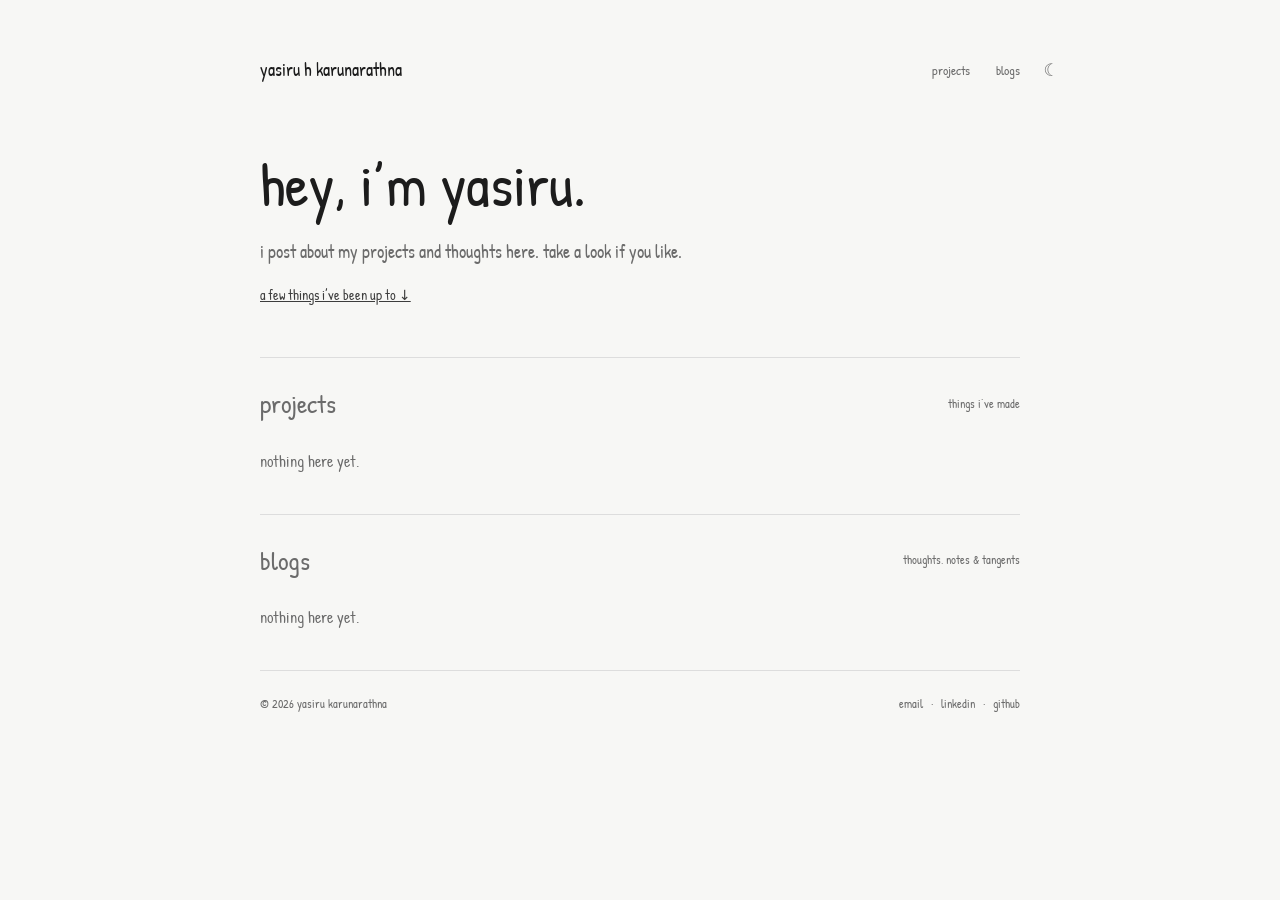
==== index.html @ e92c796f "portfolio website" ====
<!doctype html>
<html lang="en">
<head>
<meta charset="utf-8">
<meta name="viewport" content="width=device-width, initial-scale=1">
<meta name="color-scheme" content="light dark">
<meta name="theme-color" content="#f7f7f5" media="(prefers-color-scheme: light)">
<meta name="theme-color" content="#121212" media="(prefers-color-scheme: dark)">
<meta name="description" content="yasiru hasantha karunarathna (yasiru karunarathna, yasiru hasantha) — portfolio website: projects and blog posts.">
<meta name="author" content="yasiru hasantha karunarathna">
<meta property="og:title" content="heyyy">
<meta property="og:description" content="yasiru hasantha karunarathna (yasiru karunarathna, yasiru hasantha) — portfolio website: projects and blog posts.">
<title>heyyy</title>
<script>(()=>{const q=matchMedia('(prefers-color-scheme: dark)');let choice;try{choice=localStorage.getItem('theme')}catch{}const set=()=>{const dark=(choice==='dark'||(choice!=='light'&&q.matches));document.documentElement.dataset.theme=dark?'dark':'light';const b=document.querySelector('[data-theme-toggle]');if(b){b.setAttribute('aria-pressed',String(dark));b.setAttribute('aria-label',dark?'Switch to light theme':'Switch to dark theme');b.textContent=dark?'☀':'☾'}};set();q.addEventListener('change',set);document.addEventListener('DOMContentLoaded',()=>{set();document.querySelector('[data-theme-toggle]').addEventListener('click',()=>{choice=document.documentElement.dataset.theme==='dark'?'light':'dark';try{localStorage.setItem('theme',choice)}catch{}set()})})})();</script>
<link rel="icon" href="favicon.svg" type="image/svg+xml">
<link rel="stylesheet" href="css/style.css?v=fun5">
<link rel="preload" href="fonts/patrick-hand-latin-400-normal.woff2?v=fun5" as="font" type="font/woff2" crossorigin>

<script defer src="site.config.js?v=fun5"></script>
<script defer src="js/site.js?v=fun5"></script>
<script defer src="js/posts.js?v=fun5"></script>
</head>
<body data-page="home"><div class="page"><header class="navigation"><nav aria-label="Main navigation"><a class="name" href="index.html">yasiru h karunarathna</a><div class="nav-links"><a href="projects.html">projects</a><a href="blog.html">blogs</a><button type="button" data-theme-toggle aria-label="Switch to dark theme" aria-pressed="false">☾</button></div></nav></header><main><section class="intro"><h1 data-greeting>hey, i’m yasiru.</h1><div class="intro-copy" data-intro><p>i post about my projects and thoughts here. take a look if you like.</p></div><a class="intro-link" href="#projects">a few things I’ve been up to ↓</a></section><section id="projects" class="section"><div class="section-heading"><h2>projects</h2><span>things I’ve made</span></div><div class="post-list" data-post-list="projects" data-limit="2" aria-live="polite"><p class="status">Loading…</p></div><a class="see-all" hidden href="projects.html">see all →</a></section><section id="blogs" class="section"><div class="section-heading"><h2>blogs</h2><span>thoughts, notes &amp; tangents</span></div><div class="post-list" data-post-list="blog" data-limit="2" aria-live="polite"><p class="status">Loading…</p></div><a class="see-all" hidden href="blog.html">see all →</a></section></main><footer><div class="footer-row"><span data-footer-name>© 2026 yasiru karunarathna</span><div class="footer-links" data-footer-links><a href="mailto:itznotyasiru@gmail.com">email</a><span aria-hidden="true">·</span><a href="https://www.linkedin.com/in/yasiruhasantha/">linkedin</a><span aria-hidden="true">·</span><a href="https://github.com/yasiruhasantha">github</a></div></div></footer></div></body>
</html>
---- css/style.css ----
@font-face{font-family:'Patrick Hand';src:url('../fonts/patrick-hand-latin-ext-400-normal.woff2?v=fun5') format('woff2');font-style:normal;font-weight:400;font-display:swap;unicode-range:U+0100-02BA,U+02BD-02C5,U+02C7-02CC,U+02CE-02D7,U+02DD-02FF,U+0304,U+0308,U+0329,U+1D00-1DBF,U+1E00-1E9F,U+1EF2-1EFF,U+2020,U+20A0-20AB,U+20AD-20C0,U+2113,U+2C60-2C7F,U+A720-A7FF}
@font-face{font-family:'Patrick Hand';src:url('../fonts/patrick-hand-latin-400-normal.woff2?v=fun5') format('woff2');font-style:normal;font-weight:400;font-display:swap;unicode-range:U+0000-00FF,U+0131,U+0152-0153,U+02BB-02BC,U+02C6,U+02DA,U+02DC,U+0304,U+0308,U+0329,U+2000-206F,U+20AC,U+2122,U+2191,U+2193,U+2212,U+2215,U+FEFF,U+FFFD}
:root{--bg:#f7f7f5;--primary:#1c1c1c;--muted:#6b6b6b;--accent:#3d3d3d;--divider:#dddddd;--code-bg:#eeeeec;--tag-border:#d6d6d6;--body:'Patrick Hand',system-ui,sans-serif;--mono:ui-monospace,monospace;color-scheme:light}
[data-theme="dark"]{--bg:#121212;--primary:#ededed;--muted:#9b9b9b;--accent:#cfcfcf;--divider:#2a2a2a;--code-bg:#1c1c1c;--tag-border:#333333;color-scheme:dark}
*{box-sizing:border-box}
[hidden]{display:none!important}
html{text-transform:lowercase}
body{margin:0;background:var(--bg);color:var(--primary);font-family:var(--body);font-weight:400;font-synthesis:style;line-height:1.55;text-transform:lowercase}
p,h1,h2,h3{margin:0}a{color:inherit;text-decoration:none;text-underline-position:from-font}a:hover{color:var(--primary)}a:focus-visible,button:focus-visible{outline:2px solid var(--accent);outline-offset:5px}
.page{width:min(760px,calc(100% - 40px));margin-inline:auto;padding-top:56px;padding-bottom:36px}
.navigation{padding-bottom:64px}
nav,.nav-links,.section-heading,.post-row,.footer-row{display:flex;align-items:center;justify-content:space-between}
.name{font-family:var(--body);font-size:18px;font-weight:400}
.nav-links{position:relative;gap:26px;font-size:13px;color:var(--muted)}
[data-theme-toggle]{position:absolute;left:calc(100% + 20px);padding:0;border:0;background:none;color:var(--muted);font:inherit;font-size:17px;line-height:1;cursor:pointer;width:22px;height:24px}
.intro{display:flex;flex-direction:column;align-items:flex-start;gap:18px;padding-bottom:52px}
.eyebrow{font-size:13px;color:var(--accent)}
h1{font-family:var(--body);font-size:60px;line-height:1.2;letter-spacing:normal;font-weight:400}
.intro-copy{font-size:18px;color:var(--muted)}
.intro-link{font-size:14px;font-weight:400;color:var(--accent);text-decoration:underline;text-underline-position:from-font}
.section{border-top:1px solid var(--divider);padding-top:26px;padding-bottom:40px;display:flex;flex-direction:column;gap:24px}
h2{font-family:var(--body);font-size:26px;font-weight:400;letter-spacing:normal;color:var(--muted)}
.section-heading{width:100%;gap:16px}
.section-heading span,.post-meta{font-family:var(--body);font-size:12px;color:var(--muted)}
.post-list{display:flex;flex-direction:column;gap:24px;width:100%}
.post-row{gap:20px;width:100%}
.post-left{display:flex;flex-direction:column;gap:5px;min-width:0}
.post-title{font-size:17px}
.post-description{font-size:16px;color:var(--muted)}
.post-meta{flex-shrink:0}
.blog-row{padding-bottom:4px}
footer{border-top:1px solid var(--divider);padding-top:24px;font-family:var(--body);font-size:12px;color:var(--muted)}
.footer-row{gap:16px}
.see-all{align-self:flex-start;font-family:var(--body);font-size:12px;color:var(--muted)}
.nav-links a[aria-current]{color:var(--primary)}
.footer-links{display:flex;gap:8px;flex-wrap:wrap}
.tags,.tag-filter{display:flex;gap:7px;flex-wrap:wrap}
.tag{display:inline-block;border:1px solid var(--tag-border);border-radius:20px;padding:2px 9px;color:var(--muted);font:inherit;font-family:var(--body);font-size:11px;line-height:1.55;background:transparent;overflow-wrap:anywhere}
button.tag{cursor:pointer}
.tag:hover,.tag[aria-pressed="true"]{color:var(--primary);border-color:var(--primary)}
.archive .section-heading h1{font-family:var(--body);font-size:26px;font-weight:400;letter-spacing:normal;line-height:1.55;color:var(--muted)}
#post>.tags{margin-bottom:18px}
.status{font-size:16px;color:var(--muted)}
.back-link{display:inline-block;font-size:13px;color:var(--accent);margin-bottom:24px}
.article-meta{font-family:var(--body);font-size:12px;color:var(--muted);margin-bottom:12px}
.article-title{font-size:46px;margin-bottom:28px}
#post{padding-bottom:40px}
.prose{font-size:18px;overflow-wrap:anywhere}
.prose>*+*{margin-top:20px}
.prose h2,.prose h3{font-family:var(--body);color:var(--primary);font-weight:400}
.prose h2{font-size:24px;margin-top:32px}
.prose h3{font-size:19px}
.prose a{color:var(--accent);text-decoration:underline}
.prose a:hover{color:var(--primary)}
.prose ul,.prose ol{padding-left:24px}
.prose blockquote{margin-left:0;margin-right:0;padding-left:20px;border-left:3px solid var(--divider);color:var(--muted)}
.prose pre{font-family:var(--mono);background:var(--code-bg);padding:20px;overflow-x:auto;border-radius:5px}
.prose code{font-family:var(--mono);font-size:.88em;background:var(--code-bg);padding:2px 4px;border-radius:3px}
.prose pre code{padding:0}
.prose img{max-width:100%;height:auto}
@media(max-width:900px){[data-theme-toggle]{position:relative;left:auto}.nav-links{gap:20px}}
@media(max-width:540px){.page{padding-top:32px}nav{flex-wrap:wrap;gap:20px}.navigation{padding-bottom:48px}.nav-links{gap:18px}h1{font-size:48px}.post-row,.footer-row{flex-wrap:wrap;gap:10px}.section-heading{flex-wrap:wrap;gap:6px}.post-left{flex:1 1 230px}.post-row>.post-meta{margin-left:auto}.article-title{font-size:40px}}

code,pre,[data-preserve-case],a[href^="mailto:"]{text-transform:none}

.prose strong,.prose b{font-weight:700;font-synthesis:weight;color:var(--primary)}

nav a,.footer-links a,.tag,.back-link{position:relative}
nav a::after,[data-theme-toggle]::after,.footer-links a::after,.back-link::after{content:'';position:absolute;left:0;top:50%;width:100%;height:max(100%,40px);transform:translateY(-50%)}
[data-theme-toggle]::after{width:40px;left:50%;transform:translate(-50%,-50%)}
@media(pointer:coarse){.tags,.tag-filter{row-gap:17px}.tag::after{content:'';position:absolute;left:0;top:50%;width:100%;height:max(100%,40px);transform:translateY(-50%)}}
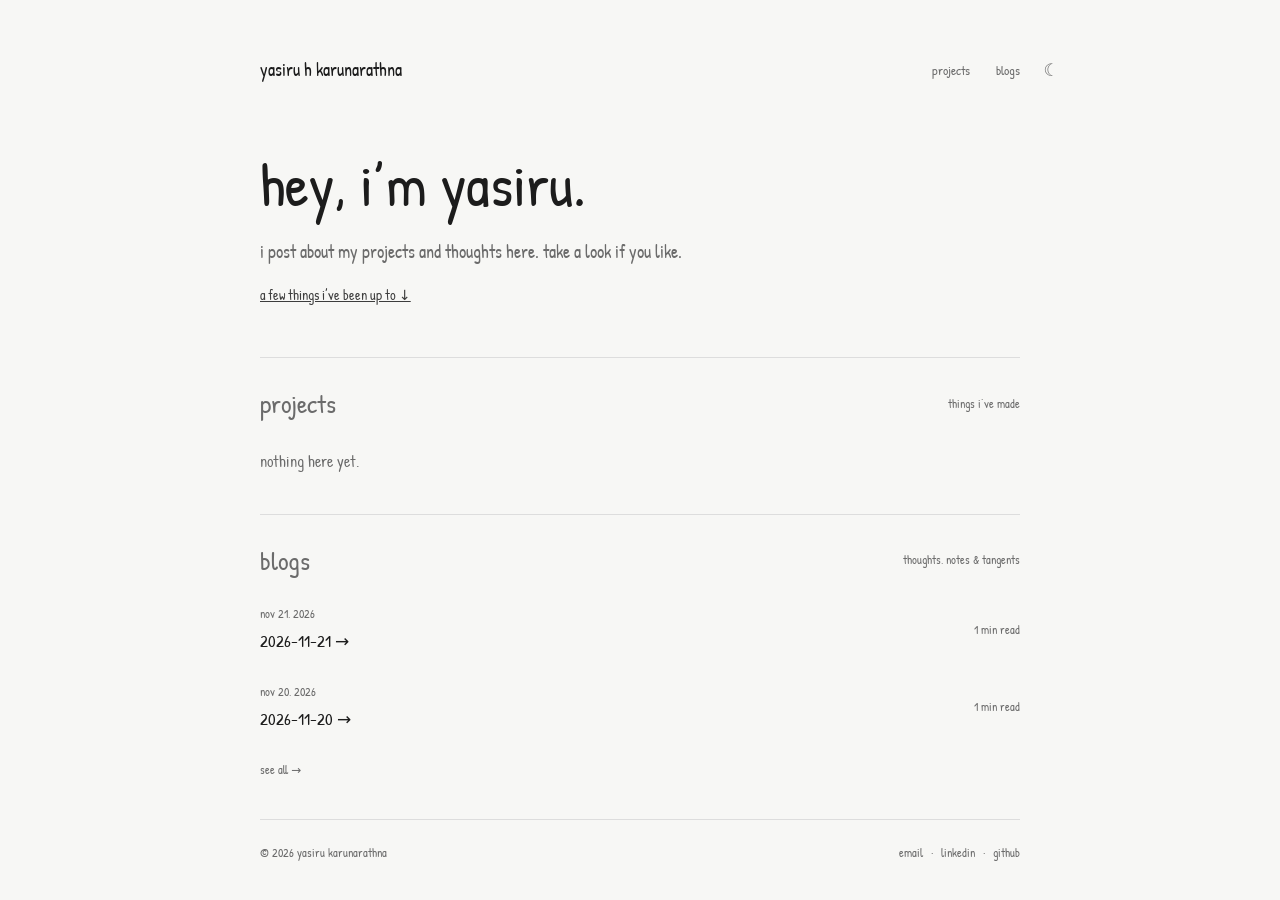
==== commit 1042182f: "Always revalidate post list and posts Co-Authored-By: Devin AI <158243242+devin-ai-integration[bot]@" ====
--- a/index.html
+++ b/index.html
@@ -18,7 +18,7 @@
 
 <script defer src="site.config.js?v=fun5"></script>
 <script defer src="js/site.js?v=fun5"></script>
-<script defer src="js/posts.js?v=fun5"></script>
+<script defer src="js/posts.js?v=fun6"></script>
 </head>
 <body data-page="home"><div class="page"><header class="navigation"><nav aria-label="Main navigation"><a class="name" href="index.html">yasiru h karunarathna</a><div class="nav-links"><a href="projects.html">projects</a><a href="blog.html">blogs</a><button type="button" data-theme-toggle aria-label="Switch to dark theme" aria-pressed="false">☾</button></div></nav></header><main><section class="intro"><h1 data-greeting>hey, i’m yasiru.</h1><div class="intro-copy" data-intro><p>i post about my projects and thoughts here. take a look if you like.</p></div><a class="intro-link" href="#projects">a few things I’ve been up to ↓</a></section><section id="projects" class="section"><div class="section-heading"><h2>projects</h2><span>things I’ve made</span></div><div class="post-list" data-post-list="projects" data-limit="2" aria-live="polite"><p class="status">Loading…</p></div><a class="see-all" hidden href="projects.html">see all →</a></section><section id="blogs" class="section"><div class="section-heading"><h2>blogs</h2><span>thoughts, notes &amp; tangents</span></div><div class="post-list" data-post-list="blog" data-limit="2" aria-live="polite"><p class="status">Loading…</p></div><a class="see-all" hidden href="blog.html">see all →</a></section></main><footer><div class="footer-row"><span data-footer-name>© 2026 yasiru karunarathna</span><div class="footer-links" data-footer-links><a href="mailto:itznotyasiru@gmail.com">email</a><span aria-hidden="true">·</span><a href="https://www.linkedin.com/in/yasiruhasantha/">linkedin</a><span aria-hidden="true">·</span><a href="https://github.com/yasiruhasantha">github</a></div></div></footer></div></body>
 </html>
